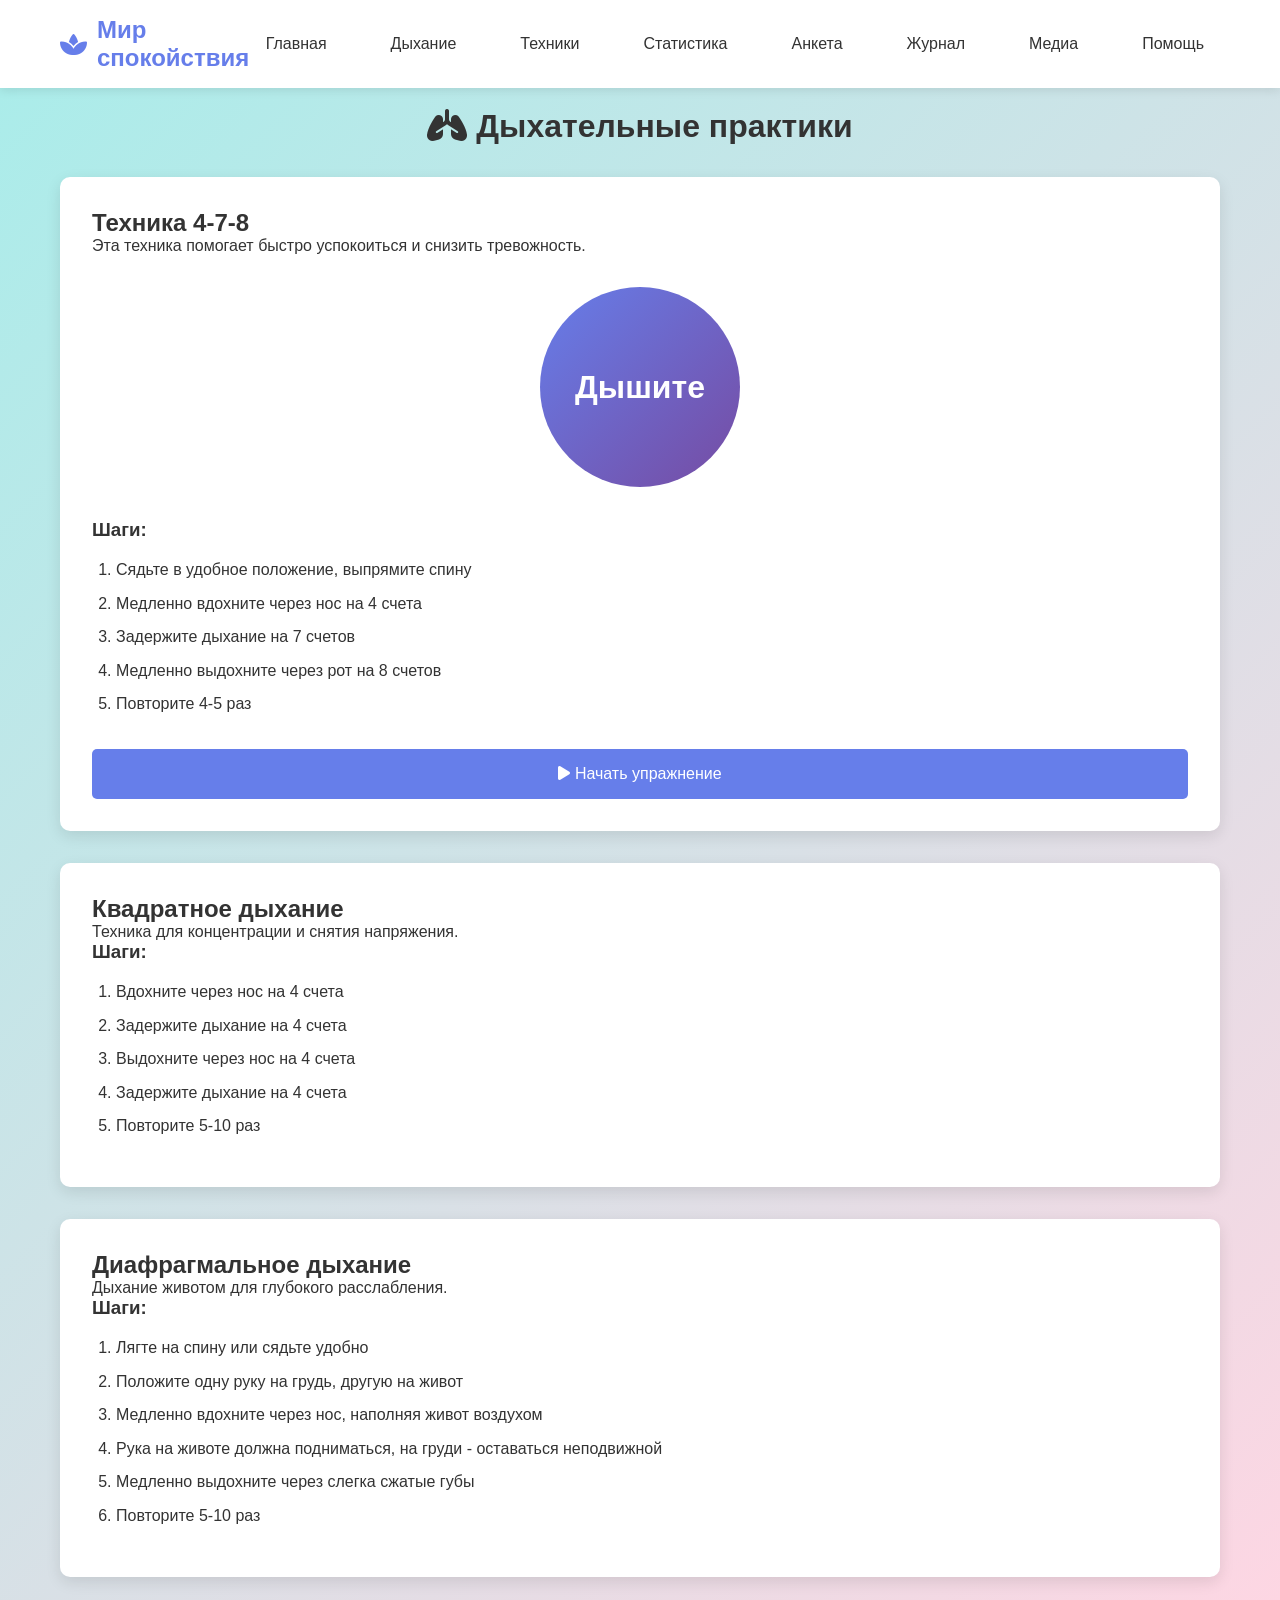
==== templates/breathing.html @ fd85c595 "Initial commit: World of Tranquility v2.0 - web app for stress management" ====
<!DOCTYPE html>
<html lang="ru">

<head>
    <meta charset="UTF-8">
    <meta name="viewport" content="width=device-width, initial-scale=1.0">
    <title>Дыхательные практики</title>
    <link rel="stylesheet" href="https://cdnjs.cloudflare.com/ajax/libs/font-awesome/6.4.0/css/all.min.css">
    <link rel="stylesheet" href="/static/css/style.css">
</head>

<body class="page-breathing">
    <nav>
        <div class="nav-container">
            <a href="/" class="logo">
                <i class="fas fa-spa"></i>
                <span>Мир спокойствия</span>
            </a>
            <ul class="nav-links">
                <li><a href="/">Главная</a></li>
                <li><a href="/breathing">Дыхание</a></li>
                <li><a href="/techniques">Техники</a></li>
                <li><a href="/statistics">Статистика</a></li>
                <li><a href="/questionnaire">Анкета</a></li>
                <li><a href="/journal">Журнал</a></li>
                <li><a href="/media">Медиа</a></li>
                <li><a href="/emergency">Помощь</a></li>
            </ul>
        </div>
    </nav>

    <div class="container">
        <h1 class="page-title"><i class="fas fa-lungs"></i> Дыхательные практики</h1>

        <div class="technique-card">
            <h2>Техника 4-7-8</h2>
            <p>Эта техника помогает быстро успокоиться и снизить тревожность.</p>

            <div class="breathing-animation" id="breathing-circle">
                Дышите
            </div>

            <h3>Шаги:</h3>
            <ol class="steps">
                <li>Сядьте в удобное положение, выпрямите спину</li>
                <li>Медленно вдохните через нос на 4 счета</li>
                <li>Задержите дыхание на 7 счетов</li>
                <li>Медленно выдохните через рот на 8 счетов</li>
                <li>Повторите 4-5 раз</li>
            </ol>

            <button class="btn-start" onclick="startBreathing()">
                <i class="fas fa-play"></i> Начать упражнение
            </button>
        </div>

        <div class="technique-card">
            <h2>Квадратное дыхание</h2>
            <p>Техника для концентрации и снятия напряжения.</p>

            <h3>Шаги:</h3>
            <ol class="steps">
                <li>Вдохните через нос на 4 счета</li>
                <li>Задержите дыхание на 4 счета</li>
                <li>Выдохните через нос на 4 счета</li>
                <li>Задержите дыхание на 4 счета</li>
                <li>Повторите 5-10 раз</li>
            </ol>
        </div>

        <div class="technique-card">
            <h2>Диафрагмальное дыхание</h2>
            <p>Дыхание животом для глубокого расслабления.</p>

            <h3>Шаги:</h3>
            <ol class="steps">
                <li>Лягте на спину или сядьте удобно</li>
                <li>Положите одну руку на грудь, другую на живот</li>
                <li>Медленно вдохните через нос, наполняя живот воздухом</li>
                <li>Рука на животе должна подниматься, на груди - оставаться неподвижной</li>
                <li>Медленно выдохните через слегка сжатые губы</li>
                <li>Повторите 5-10 раз</li>
            </ol>
        </div>
    </div>

    <script src="/static/js/main.js"></script>
    <script>
        let isBreathing = false;
        let breathingInterval;

        function startBreathing() {
            if (isBreathing) {
                clearInterval(breathingInterval);
                document.querySelector('.btn-start').innerHTML = '<i class="fas fa-play"></i> Начать упражнение';
                document.getElementById('breathing-circle').textContent = 'Дышите';
                isBreathing = false;
            } else {
                document.querySelector('.btn-start').innerHTML = '<i class="fas fa-stop"></i> Остановить';

                let step = 0;
                const steps = ['Вдох', 'Задержка', 'Выдох', 'Пауза'];

                breathingInterval = setInterval(() => {
                    const circle = document.getElementById('breathing-circle');
                    circle.textContent = steps[step];
                    circle.style.animation = 'none';
                    setTimeout(() => {
                        circle.style.animation = 'breathe 8s infinite ease-in-out';
                    }, 10);

                    step = (step + 1) % steps.length;
                }, 4000);

                isBreathing = true;

                fetch('/api/start-breathing', {
                    method: 'POST',
                    headers: { 'Content-Type': 'application/json' },
                    body: JSON.stringify({ technique: '4-7-8', startTime: new Date().toISOString() })
                });
            }
        }
    </script>
</body>

</html>
---- static/css/style.css ----
/* ============================================
   Мир спокойствия - Общие стили
   ============================================ */

/* CSS Variables */
:root {
    --primary-color: #667eea;
    --primary-dark: #764ba2;
    --danger-color: #ff6b6b;
    --success-color: #d4edda;
    --warning-color: #fff3cd;
    --text-color: #333;
    --text-muted: #666;
    --white: #ffffff;
    --shadow: 0 5px 15px rgba(0, 0, 0, 0.1);
    --shadow-light: 0 2px 10px rgba(0, 0, 0, 0.1);
    --border-radius: 10px;
    --transition: all 0.3s ease;
}

/* Reset & Base */
* {
    box-sizing: border-box;
    margin: 0;
    padding: 0;
}

body {
    font-family: 'Segoe UI', Tahoma, Geneva, Verdana, sans-serif;
    margin: 0;
    padding: 0;
    min-height: 100vh;
    color: var(--text-color);
}

/* Page-specific backgrounds */
.page-index { background: linear-gradient(135deg, #667eea 0%, #764ba2 100%); }
.page-breathing { background: linear-gradient(135deg, #a8edea 0%, #fed6e3 100%); }
.page-techniques { background: linear-gradient(135deg, #d4fc79 0%, #96e6a1 100%); }
.page-statistics { background: linear-gradient(135deg, #f5f7fa 0%, #c3cfe2 100%); }
.page-questionnaire { background: linear-gradient(135deg, #f5f7fa 0%, #c3cfe2 100%); }
.page-journal { background: linear-gradient(135deg, #f0f4f8 0%, #d9e2ec 100%); }
.page-media { background: linear-gradient(135deg, #e3f2fd 0%, #bbdefb 100%); }
.page-emergency { background: linear-gradient(135deg, #ff9a9e 0%, #fad0c4 100%); }

/* Container */
.container {
    max-width: 1200px;
    margin: 0 auto;
    padding: 20px;
}

/* Navigation */
nav {
    background: var(--white);
    padding: 1rem 0;
    box-shadow: var(--shadow-light);
}

.nav-container {
    display: flex;
    justify-content: space-between;
    align-items: center;
    max-width: 1200px;
    margin: 0 auto;
    padding: 0 20px;
}

.logo {
    display: flex;
    align-items: center;
    gap: 10px;
    font-size: 1.5rem;
    font-weight: bold;
    color: var(--primary-color);
    text-decoration: none;
}

.nav-links {
    display: flex;
    gap: 2rem;
    list-style: none;
}

.nav-links a {
    text-decoration: none;
    color: var(--text-color);
    font-weight: 500;
    padding: 0.5rem 1rem;
    border-radius: 5px;
    transition: var(--transition);
}

.nav-links a:hover {
    background: var(--primary-color);
    color: var(--white);
}

/* Hero Section */
.hero {
    text-align: center;
    padding: 4rem 0;
    color: var(--white);
}

.hero h1 {
    font-size: 3rem;
    margin-bottom: 1rem;
}

/* Buttons */
.btn {
    display: inline-block;
    padding: 1rem 2rem;
    border-radius: 50px;
    text-decoration: none;
    font-weight: bold;
    transition: var(--transition);
    border: none;
    cursor: pointer;
}

.btn-hero {
    background: var(--white);
    color: var(--primary-color);
    margin: 0 1rem;
}

.btn-hero-emergency {
    background: var(--danger-color);
    color: var(--white);
    margin: 0 1rem;
}

.btn-start, .btn-submit, .btn-calm {
    background: var(--primary-color);
    color: var(--white);
    border: none;
    padding: 1rem 2rem;
    border-radius: 5px;
    font-size: 1rem;
    cursor: pointer;
    margin-top: 1rem;
    width: 100%;
    transition: var(--transition);
}

.btn-start:hover, .btn-submit:hover, .btn-calm:hover {
    background: var(--primary-dark);
}

/* Feature Cards */
.features {
    display: grid;
    grid-template-columns: repeat(auto-fit, minmax(300px, 1fr));
    gap: 2rem;
    margin: 3rem 0;
}

.feature-card {
    background: var(--white);
    padding: 2rem;
    border-radius: var(--border-radius);
    box-shadow: var(--shadow);
    text-decoration: none;
    color: var(--text-color);
    display: block;
    transition: transform 0.3s;
}

.feature-card:hover {
    transform: translateY(-5px);
}

.feature-icon {
    font-size: 2.5rem;
    color: var(--primary-color);
    margin-bottom: 1rem;
}

/* New Features */
.new-features {
    display: grid;
    grid-template-columns: repeat(auto-fit, minmax(250px, 1fr));
    gap: 1.5rem;
    margin: 3rem 0;
}

.new-feature {
    background: rgba(255, 255, 255, 0.9);
    padding: 1.5rem;
    border-radius: var(--border-radius);
    text-align: center;
    text-decoration: none;
    color: var(--text-color);
    transition: var(--transition);
}

.new-feature:hover {
    transform: translateY(-3px);
}

.new-feature i {
    font-size: 2rem;
    color: var(--primary-color);
    margin-bottom: 1rem;
}

/* Stress Tracker */
.stress-tracker {
    background: var(--white);
    padding: 2rem;
    border-radius: var(--border-radius);
    margin: 2rem 0;
}

.stress-buttons {
    display: flex;
    gap: 0.5rem;
    flex-wrap: wrap;
    margin: 1rem 0;
}

.stress-btn {
    width: 40px;
    height: 40px;
    border: none;
    border-radius: 50%;
    background: #e0e0e0;
    cursor: pointer;
    font-weight: bold;
    transition: var(--transition);
}

.stress-btn:hover {
    background: var(--primary-color);
    color: var(--white);
}

.stress-result {
    margin-top: 1rem;
    padding: 1rem;
    border-radius: 5px;
    display: none;
}

/* Quote Block */
.quote-block {
    text-align: center;
    padding: 3rem;
    background: var(--white);
    border-radius: var(--border-radius);
    margin: 2rem 0;
}

.quote-block p {
    font-style: italic;
    font-size: 1.2rem;
}

/* Page Title */
.page-title {
    text-align: center;
    color: var(--text-color);
    margin-bottom: 2rem;
}

/* Technique Cards */
.technique-card {
    background: var(--white);
    padding: 2rem;
    border-radius: var(--border-radius);
    margin: 2rem 0;
    box-shadow: var(--shadow);
}

.steps {
    margin: 1rem 0;
    padding-left: 1.5rem;
}

.steps li {
    margin: 0.5rem 0;
    line-height: 1.6;
}

/* Benefits Box */
.benefits {
    background: #f0f8ff;
    padding: 1rem;
    border-radius: 8px;
    margin: 1rem 0;
    border-left: 4px solid var(--primary-color);
}

.benefits h4 {
    margin-top: 0;
    color: var(--primary-color);
}

/* Breathing Animation */
.breathing-animation {
    width: 200px;
    height: 200px;
    margin: 2rem auto;
    border-radius: 50%;
    background: linear-gradient(135deg, #667eea 0%, #764ba2 100%);
    display: flex;
    align-items: center;
    justify-content: center;
    color: var(--white);
    font-size: 2rem;
    font-weight: bold;
    animation: breathe 8s infinite ease-in-out;
}

@keyframes breathe {
    0%, 100% { transform: scale(0.8); }
    33% { transform: scale(1.2); }
    66% { transform: scale(1); }
}

/* Statistics */
.stats-grid {
    display: grid;
    grid-template-columns: repeat(auto-fit, minmax(250px, 1fr));
    gap: 1.5rem;
    margin: 2rem 0;
}

.stat-card {
    background: var(--white);
    padding: 1.5rem;
    border-radius: var(--border-radius);
    box-shadow: var(--shadow);
    text-align: center;
}

.stat-icon {
    font-size: 2rem;
    color: var(--primary-color);
    margin-bottom: 1rem;
}

.stat-value {
    font-size: 2rem;
    font-weight: bold;
    color: var(--text-color);
    margin: 0.5rem 0;
}

.stat-label {
    color: var(--text-muted);
    font-size: 0.9rem;
}

.data-section {
    background: var(--white);
    padding: 2rem;
    border-radius: var(--border-radius);
    margin: 2rem 0;
    box-shadow: var(--shadow);
}

/* Questionnaire */
.questionnaire-section {
    background: var(--white);
    padding: 2rem;
    border-radius: var(--border-radius);
    margin: 2rem 0;
    box-shadow: var(--shadow);
}

.scale-item {
    margin: 1.5rem 0;
    padding: 1rem;
    background: #f8f9fa;
    border-radius: 8px;
}

.scale-labels {
    display: flex;
    justify-content: space-between;
    margin-top: 0.5rem;
    font-size: 0.9rem;
    color: var(--text-muted);
}

input[type="range"] {
    width: 100%;
    margin: 0.5rem 0;
}

textarea {
    width: 100%;
    height: 100px;
    padding: 1rem;
    border: 1px solid #ddd;
    border-radius: 8px;
    font-family: inherit;
    margin: 1rem 0;
    resize: vertical;
}

select {
    width: 100%;
    padding: 0.5rem;
    margin: 1rem 0;
    border: 1px solid #ddd;
    border-radius: 5px;
}

/* Messages */
.message {
    padding: 1rem;
    border-radius: 5px;
    margin: 1rem 0;
    display: none;
}

.message.success {
    background: var(--success-color);
    color: #155724;
    border: 1px solid #c3e6cb;
    display: block;
}

.message.error {
    background: #f8d7da;
    color: #721c24;
    border: 1px solid #f5c6cb;
    display: block;
}

/* Journal */
.journal-editor {
    background: var(--white);
    padding: 2rem;
    border-radius: var(--border-radius);
    margin: 2rem 0;
    box-shadow: var(--shadow);
}

.mood-selector {
    display: flex;
    gap: 0.5rem;
    margin: 1rem 0;
    flex-wrap: wrap;
}

.mood-btn {
    padding: 0.5rem 1rem;
    border: 1px solid #ddd;
    background: var(--white);
    border-radius: 20px;
    cursor: pointer;
    transition: var(--transition);
}

.mood-btn:hover, .mood-btn.active {
    background: var(--primary-color);
    color: var(--white);
    border-color: var(--primary-color);
}

.journal-entries {
    margin-top: 3rem;
}

.journal-entry {
    background: var(--white);
    padding: 1.5rem;
    border-radius: 8px;
    margin: 1rem 0;
    box-shadow: 0 3px 10px rgba(0, 0, 0, 0.08);
}

.entry-date {
    color: var(--primary-color);
    font-weight: bold;
    margin-bottom: 0.5rem;
}

.entry-content {
    color: var(--text-color);
    line-height: 1.6;
}

/* Media Page */
.meditation-timer {
    background: linear-gradient(135deg, #667eea 0%, #764ba2 100%);
    color: var(--white);
    padding: 2rem;
    border-radius: var(--border-radius);
    text-align: center;
    margin: 2rem 0;
}

.timer-display {
    font-size: 3rem;
    font-weight: bold;
    margin: 1rem 0;
}

.timer-controls {
    display: flex;
    gap: 1rem;
    justify-content: center;
    margin: 1rem 0;
}

.timer-btn {
    background: var(--white);
    color: var(--primary-color);
    border: none;
    padding: 0.5rem 1.5rem;
    border-radius: 50px;
    cursor: pointer;
    font-weight: bold;
    transition: var(--transition);
}

.timer-btn:hover {
    transform: scale(1.05);
}

.media-section {
    background: var(--white);
    padding: 2rem;
    border-radius: var(--border-radius);
    margin: 2rem 0;
    box-shadow: var(--shadow);
}

.audio-grid {
    display: grid;
    grid-template-columns: repeat(auto-fill, minmax(300px, 1fr));
    gap: 1.5rem;
    margin: 2rem 0;
}

.audio-card {
    background: #f8f9fa;
    padding: 1rem;
    border-radius: 8px;
    border-left: 4px solid var(--primary-color);
}

.audio-title {
    font-weight: bold;
    margin-bottom: 0.5rem;
    color: var(--text-color);
}

.audio-description {
    font-size: 0.9rem;
    color: var(--text-muted);
    margin-bottom: 0.5rem;
}

.video-container {
    position: relative;
    padding-bottom: 56.25%;
    height: 0;
    margin: 1rem 0;
}

.video-container iframe {
    position: absolute;
    top: 0;
    left: 0;
    width: 100%;
    height: 100%;
    border-radius: 8px;
}

/* Emergency Page */
.hotline {
    background: var(--danger-color);
    color: var(--white);
    padding: 1.5rem;
    border-radius: var(--border-radius);
    margin: 1rem 0;
    text-align: center;
}

.hotline-number {
    font-size: 2rem;
    font-weight: bold;
    margin: 0.5rem 0;
}

.emergency-card {
    background: var(--white);
    padding: 2rem;
    border-radius: var(--border-radius);
    margin: 2rem 0;
    box-shadow: var(--shadow);
    border-left: 6px solid var(--danger-color);
}

.grounding-card {
    background: #f0f8ff;
    padding: 1.5rem;
    border-radius: 8px;
    margin: 1rem 0;
    border-left: 4px solid var(--primary-color);
}

.breathing-guide {
    text-align: center;
    margin: 2rem 0;
    padding: 1rem;
    background: #e3f2fd;
    border-radius: var(--border-radius);
}

.count {
    font-size: 3rem;
    font-weight: bold;
    color: var(--primary-color);
    margin: 1rem 0;
}

/* Footer */
footer {
    background: #333;
    color: var(--white);
    text-align: center;
    padding: 2rem 0;
    margin-top: 3rem;
}

/* Responsive */
@media (max-width: 768px) {
    .nav-container {
        flex-direction: column;
        gap: 1rem;
    }

    .nav-links {
        flex-wrap: wrap;
        justify-content: center;
        gap: 0.5rem;
    }

    .hero h1 {
        font-size: 2rem;
    }

    .features, .new-features, .stats-grid, .audio-grid {
        grid-template-columns: 1fr;
    }

    .btn-hero, .btn-hero-emergency {
        display: block;
        margin: 0.5rem auto;
    }
}
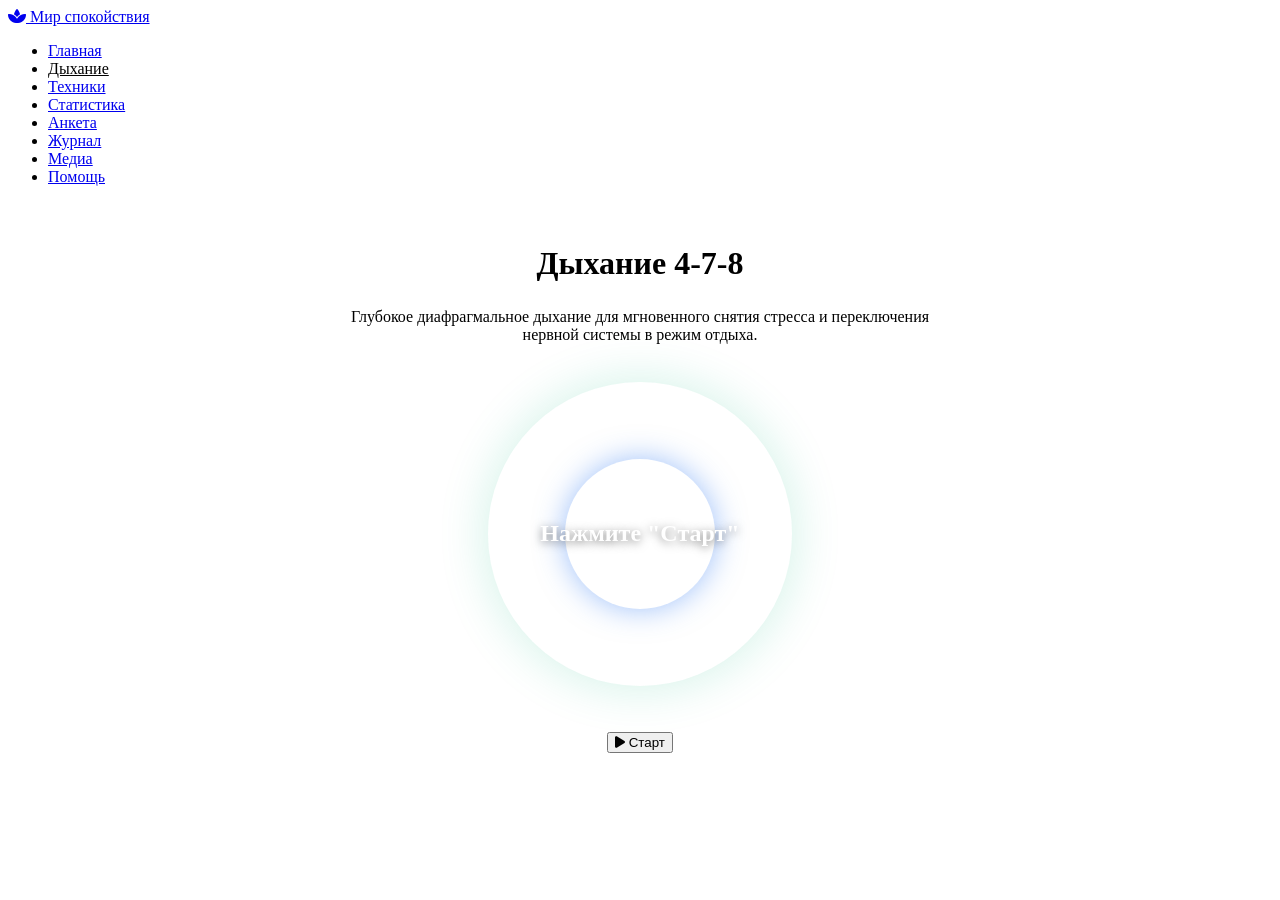
==== commit c98f1312: "V3 Zen Overhaul and SQLite Database Integration" ====
--- a/templates/breathing.html
+++ b/templates/breathing.html
@@ -4,122 +4,227 @@
 <head>
     <meta charset="UTF-8">
     <meta name="viewport" content="width=device-width, initial-scale=1.0">
-    <title>Дыхательные практики</title>
+    <title>Мир спокойствия - Дыхание</title>
     <link rel="stylesheet" href="https://cdnjs.cloudflare.com/ajax/libs/font-awesome/6.4.0/css/all.min.css">
-    <link rel="stylesheet" href="/static/css/style.css">
+    <link rel="stylesheet" href="/tranquility/static/css/style.css">
+    <style>
+        .breathing-container {
+            display: flex;
+            flex-direction: column;
+            align-items: center;
+            justify-content: center;
+            min-height: 60vh;
+            margin-top: 2rem;
+        }
+
+        .breath-circle-wrapper {
+            position: relative;
+            width: 300px;
+            height: 300px;
+            display: flex;
+            align-items: center;
+            justify-content: center;
+            margin-bottom: 3rem;
+        }
+
+        .breath-circle-outer {
+            position: absolute;
+            width: 100%;
+            height: 100%;
+            border-radius: 50%;
+            border: 2px solid rgba(255, 255, 255, 0.1);
+            background: rgba(255, 255, 255, 0.03);
+            box-shadow: 0 0 50px rgba(16, 185, 129, 0.2);
+            transition: all 4s ease-in-out, box-shadow 4s ease-in-out;
+        }
+
+        .breath-circle-inner {
+            position: absolute;
+            width: 50%;
+            height: 50%;
+            border-radius: 50%;
+            background: linear-gradient(135deg, var(--secondary-color), var(--primary-color));
+            box-shadow: 0 0 30px rgba(59, 130, 246, 0.5);
+            transition: all 4s ease-in-out;
+            z-index: 2;
+        }
+
+        /* Анимации (управляются через JS классы) */
+        .breathing-inhale .breath-circle-inner {
+            transform: scale(2);
+            /* Расширяется до границ outer */
+            background: linear-gradient(135deg, #10b981, #34d399);
+        }
+
+        .breathing-inhale .breath-circle-outer {
+            box-shadow: 0 0 80px rgba(16, 185, 129, 0.6);
+            border-color: rgba(16, 185, 129, 0.4);
+        }
+
+        .breathing-hold .breath-circle-inner {
+            transform: scale(2);
+            background: linear-gradient(135deg, #3b82f6, #60a5fa);
+        }
+
+        .breathing-hold .breath-circle-outer {
+            box-shadow: 0 0 80px rgba(59, 130, 246, 0.7);
+            border-color: rgba(59, 130, 246, 0.4);
+        }
+
+        .breathing-exhale .breath-circle-inner {
+            transform: scale(1);
+            background: linear-gradient(135deg, #8b5cf6, #a78bfa);
+        }
+
+        .breathing-exhale .breath-circle-outer {
+            box-shadow: 0 0 30px rgba(139, 92, 246, 0.4);
+            border-color: rgba(139, 92, 246, 0.2);
+        }
+
+        .breath-text {
+            position: absolute;
+            z-index: 3;
+            font-size: 1.5rem;
+            font-weight: 600;
+            color: #fff;
+            text-shadow: 0 2px 10px rgba(0, 0, 0, 0.5);
+            text-align: center;
+            opacity: 1;
+            transition: opacity 0.3s;
+        }
+
+        .controls {
+            display: flex;
+            gap: 15px;
+        }
+
+        .btn-stop {
+            background: rgba(239, 68, 68, 0.1);
+            color: #ef4444;
+            border: 1px solid rgba(239, 68, 68, 0.3);
+        }
+
+        .btn-stop:hover {
+            background: rgba(239, 68, 68, 0.2);
+        }
+    </style>
 </head>
 
-<body class="page-breathing">
+<body>
     <nav>
-        <div class="nav-container">
-            <a href="/" class="logo">
+        <div class="container nav-container">
+            <a href="/tranquility/" class="logo">
                 <i class="fas fa-spa"></i>
                 <span>Мир спокойствия</span>
             </a>
             <ul class="nav-links">
-                <li><a href="/">Главная</a></li>
-                <li><a href="/breathing">Дыхание</a></li>
-                <li><a href="/techniques">Техники</a></li>
-                <li><a href="/statistics">Статистика</a></li>
-                <li><a href="/questionnaire">Анкета</a></li>
-                <li><a href="/journal">Журнал</a></li>
-                <li><a href="/media">Медиа</a></li>
-                <li><a href="/emergency">Помощь</a></li>
+                <li><a href="/tranquility/">Главная</a></li>
+                <li><a href="/tranquility/breathing" style="color: var(--secondary-color);">Дыхание</a></li>
+                <li><a href="/tranquility/techniques">Техники</a></li>
+                <li><a href="/tranquility/statistics">Статистика</a></li>
+                <li><a href="/tranquility/questionnaire">Анкета</a></li>
+                <li><a href="/tranquility/journal">Журнал</a></li>
+                <li><a href="/tranquility/media">Медиа</a></li>
+                <li><a href="/tranquility/emergency">Помощь</a></li>
             </ul>
         </div>
     </nav>
 
-    <div class="container">
-        <h1 class="page-title"><i class="fas fa-lungs"></i> Дыхательные практики</h1>
-
-        <div class="technique-card">
-            <h2>Техника 4-7-8</h2>
-            <p>Эта техника помогает быстро успокоиться и снизить тревожность.</p>
-
-            <div class="breathing-animation" id="breathing-circle">
-                Дышите
+    <main class="container">
+        <div class="breathing-container">
+            <h1 style="margin-bottom: 10px;">Дыхание 4-7-8</h1>
+            <p style="color: var(--text-muted); margin-bottom: 40px; text-align: center; max-width: 600px;">
+                Глубокое диафрагмальное дыхание для мгновенного снятия стресса и переключения нервной системы в режим
+                отдыха.
+            </p>
+
+            <div class="breath-circle-wrapper" id="breathWrapper">
+                <div class="breath-circle-outer"></div>
+                <div class="breath-circle-inner" id="innerCircle"></div>
+                <div class="breath-text" id="breathText">Нажмите "Старт"</div>
             </div>
 
-            <h3>Шаги:</h3>
-            <ol class="steps">
-                <li>Сядьте в удобное положение, выпрямите спину</li>
-                <li>Медленно вдохните через нос на 4 счета</li>
-                <li>Задержите дыхание на 7 счетов</li>
-                <li>Медленно выдохните через рот на 8 счетов</li>
-                <li>Повторите 4-5 раз</li>
-            </ol>
-
-            <button class="btn-start" onclick="startBreathing()">
-                <i class="fas fa-play"></i> Начать упражнение
-            </button>
+            <div class="controls">
+                <button class="btn btn-hero" id="startBtn" onclick="startExercise()">
+                    <i class="fas fa-play"></i> Старт
+                </button>
+                <button class="btn btn-stop" id="stopBtn" onclick="stopExercise()" style="display: none;">
+                    <i class="fas fa-stop"></i> Стоп
+                </button>
+            </div>
         </div>
-
-        <div class="technique-card">
-            <h2>Квадратное дыхание</h2>
-            <p>Техника для концентрации и снятия напряжения.</p>
-
-            <h3>Шаги:</h3>
-            <ol class="steps">
-                <li>Вдохните через нос на 4 счета</li>
-                <li>Задержите дыхание на 4 счета</li>
-                <li>Выдохните через нос на 4 счета</li>
-                <li>Задержите дыхание на 4 счета</li>
-                <li>Повторите 5-10 раз</li>
-            </ol>
-        </div>
-
-        <div class="technique-card">
-            <h2>Диафрагмальное дыхание</h2>
-            <p>Дыхание животом для глубокого расслабления.</p>
-
-            <h3>Шаги:</h3>
-            <ol class="steps">
-                <li>Лягте на спину или сядьте удобно</li>
-                <li>Положите одну руку на грудь, другую на живот</li>
-                <li>Медленно вдохните через нос, наполняя живот воздухом</li>
-                <li>Рука на животе должна подниматься, на груди - оставаться неподвижной</li>
-                <li>Медленно выдохните через слегка сжатые губы</li>
-                <li>Повторите 5-10 раз</li>
-            </ol>
-        </div>
-    </div>
-
-    <script src="/static/js/main.js"></script>
+    </main>
+
+    <script src="/tranquility/static/js/main.js"></script>
     <script>
         let isBreathing = false;
-        let breathingInterval;
-
-        function startBreathing() {
-            if (isBreathing) {
-                clearInterval(breathingInterval);
-                document.querySelector('.btn-start').innerHTML = '<i class="fas fa-play"></i> Начать упражнение';
-                document.getElementById('breathing-circle').textContent = 'Дышите';
-                isBreathing = false;
-            } else {
-                document.querySelector('.btn-start').innerHTML = '<i class="fas fa-stop"></i> Остановить';
-
-                let step = 0;
-                const steps = ['Вдох', 'Задержка', 'Выдох', 'Пауза'];
-
-                breathingInterval = setInterval(() => {
-                    const circle = document.getElementById('breathing-circle');
-                    circle.textContent = steps[step];
-                    circle.style.animation = 'none';
-                    setTimeout(() => {
-                        circle.style.animation = 'breathe 8s infinite ease-in-out';
-                    }, 10);
-
-                    step = (step + 1) % steps.length;
-                }, 4000);
-
-                isBreathing = true;
-
-                fetch('/api/start-breathing', {
-                    method: 'POST',
-                    headers: { 'Content-Type': 'application/json' },
-                    body: JSON.stringify({ technique: '4-7-8', startTime: new Date().toISOString() })
-                });
-            }
+        let timeoutIds = [];
+        let cycleId = null;
+
+        const wrapper = document.getElementById('breathWrapper');
+        const text = document.getElementById('breathText');
+        const innerCircle = document.getElementById('innerCircle');
+        const startBtn = document.getElementById('startBtn');
+        const stopBtn = document.getElementById('stopBtn');
+
+        function startExercise() {
+            if (isBreathing) return;
+            isBreathing = true;
+
+            startBtn.style.display = 'none';
+            stopBtn.style.display = 'inline-block';
+
+            // Начать первый цикл
+            runCycle();
+            // Повторять цикл длительностью 19 секунд (4 + 7 + 8)
+            cycleId = setInterval(runCycle, 19000);
+
+            // Log session start
+            fetch('/tranquility/api/start-breathing', {
+                method: 'POST',
+                headers: { 'Content-Type': 'application/json' },
+                body: JSON.stringify({ technique: '4-7-8', startTime: new Date().toISOString() })
+            }).catch(e => console.log(e));
+        }
+
+        function stopExercise() {
+            isBreathing = false;
+            clearInterval(cycleId);
+            timeoutIds.forEach(clearTimeout);
+            timeoutIds = [];
+
+            // Reset styles
+            wrapper.className = 'breath-circle-wrapper';
+            innerCircle.style.transition = 'all 1s ease';
+            text.textContent = 'Остановлено';
+
+            startBtn.style.display = 'inline-block';
+            stopBtn.style.display = 'none';
+            startBtn.innerHTML = '<i class="fas fa-redo"></i> Начать заново';
+        }
+
+        function runCycle() {
+            // ВДОХ (4 сек)
+            wrapper.className = 'breath-circle-wrapper breathing-inhale';
+            innerCircle.style.transition = 'all 4s ease-in-out';
+            text.textContent = 'Глубокий вдох... (4)';
+
+            let t1 = setTimeout(() => {
+                if (!isBreathing) return;
+                // ЗАДЕРЖКА (7 сек)
+                wrapper.className = 'breath-circle-wrapper breathing-hold';
+                text.textContent = 'Задержка... (7)';
+            }, 4000);
+
+            let t2 = setTimeout(() => {
+                if (!isBreathing) return;
+                // ВЫДОХ (8 сек)
+                wrapper.className = 'breath-circle-wrapper breathing-exhale';
+                innerCircle.style.transition = 'all 8s ease-in-out';
+                text.textContent = 'Медленный выдох... (8)';
+            }, 11000); // 4 + 7
+
+            timeoutIds.push(t1, t2);
         }
     </script>
 </body>
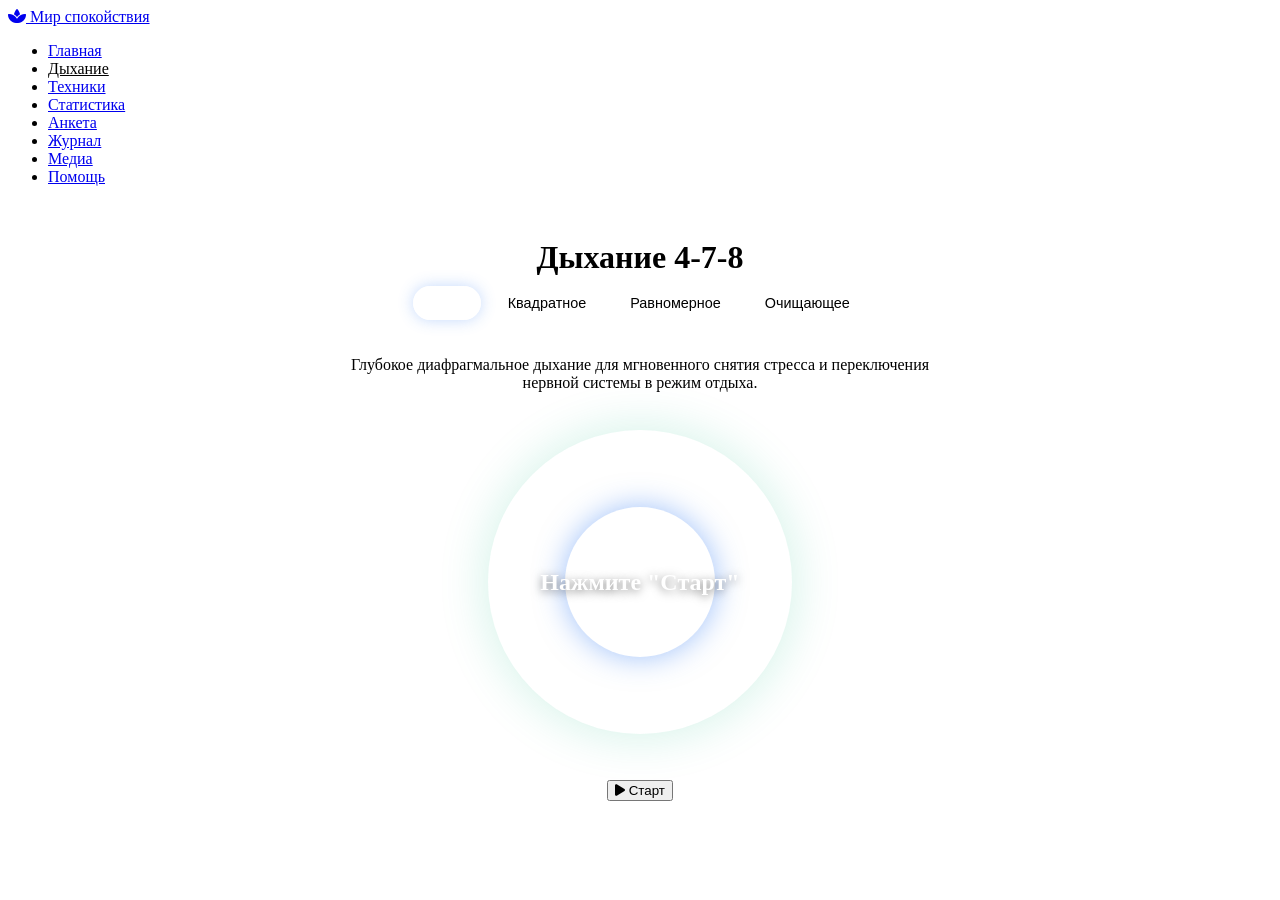
==== commit 3d3c981a: "Мир спокойствия v5: GigaChat-Мила + адаптивный сайт + SOS + родительский код" ====
--- a/templates/breathing.html
+++ b/templates/breathing.html
@@ -7,6 +7,7 @@
     <title>Мир спокойствия - Дыхание</title>
     <link rel="stylesheet" href="https://cdnjs.cloudflare.com/ajax/libs/font-awesome/6.4.0/css/all.min.css">
     <link rel="stylesheet" href="/tranquility/static/css/style.css">
+    <link rel="stylesheet" href="/tranquility/static/css/v2.css?v=2">
     <style>
         .breathing-container {
             display: flex;
@@ -106,6 +107,47 @@
 
         .btn-stop:hover {
             background: rgba(239, 68, 68, 0.2);
+        }
+
+        /* Выбор техники */
+        .technique-selector {
+            display: flex;
+            gap: 10px;
+            margin-bottom: 20px;
+            flex-wrap: wrap;
+            justify-content: center;
+        }
+
+        .technique-btn {
+            background: rgba(255, 255, 255, 0.05);
+            border: 1px solid rgba(255, 255, 255, 0.1);
+            color: var(--text-color);
+            padding: 8px 16px;
+            border-radius: 20px;
+            cursor: pointer;
+            transition: all 0.3s;
+            font-size: 0.9rem;
+        }
+
+        .technique-btn:hover {
+            background: rgba(255, 255, 255, 0.1);
+        }
+
+        .technique-btn.active {
+            background: var(--primary-color);
+            border-color: var(--primary-color);
+            color: #fff;
+            box-shadow: 0 0 15px rgba(59, 130, 246, 0.3);
+        }
+
+        .breathing-hold-out .breath-circle-inner {
+            transform: scale(1);
+            background: linear-gradient(135deg, #1e3a8a, #312e81);
+        }
+
+        .breathing-hold-out .breath-circle-outer {
+            box-shadow: 0 0 20px rgba(30, 58, 138, 0.5);
+            border-color: rgba(30, 58, 138, 0.4);
         }
     </style>
 </head>
@@ -132,8 +174,16 @@
 
     <main class="container">
         <div class="breathing-container">
-            <h1 style="margin-bottom: 10px;">Дыхание 4-7-8</h1>
-            <p style="color: var(--text-muted); margin-bottom: 40px; text-align: center; max-width: 600px;">
+            <h1 id="bHeading" style="margin-bottom: 10px;">Дыхание 4-7-8</h1>
+
+            <div class="technique-selector">
+                <button class="technique-btn active" onclick="selectTechnique('4-7-8')">4-7-8</button>
+                <button class="technique-btn" onclick="selectTechnique('box')">Квадратное</button>
+                <button class="technique-btn" onclick="selectTechnique('resonant')">Равномерное</button>
+                <button class="technique-btn" onclick="selectTechnique('4-2-4')">Очищающее</button>
+            </div>
+
+            <p id="bDesc" style="color: var(--text-muted); margin-bottom: 40px; text-align: center; max-width: 600px;">
                 Глубокое диафрагмальное дыхание для мгновенного снятия стресса и переключения нервной системы в режим
                 отдыха.
             </p>
@@ -160,12 +210,99 @@
         let isBreathing = false;
         let timeoutIds = [];
         let cycleId = null;
+        let currentTechnique = '4-7-8';
 
         const wrapper = document.getElementById('breathWrapper');
         const text = document.getElementById('breathText');
         const innerCircle = document.getElementById('innerCircle');
         const startBtn = document.getElementById('startBtn');
         const stopBtn = document.getElementById('stopBtn');
+        const uiHeading = document.getElementById('bHeading');
+        const uiDesc = document.getElementById('bDesc');
+
+        const techniques = {
+            '4-7-8': {
+                name: 'Дыхание 4-7-8',
+                desc: 'Глубокое диафрагмальное дыхание для мгновенного снятия стресса и переключения нервной системы в режим отдыха.',
+                cycleTime: 19000,
+                phases: [
+                    { name: 'Вдох... (4)', class: 'breathing-inhale', duration: 4000, transition: '4s' },
+                    { name: 'Задержка... (7)', class: 'breathing-hold', duration: 7000, transition: '0s' },
+                    { name: 'Медленный выдох... (8)', class: 'breathing-exhale', duration: 8000, transition: '8s' }
+                ]
+            },
+            'box': {
+                name: 'Квадратное дыхание',
+                desc: 'Равные интервалы (4 сек) для концентрации, баланса и снятия тревоги. Идеально перед сложным заданием.',
+                cycleTime: 16000,
+                phases: [
+                    { name: 'Вдох... (4)', class: 'breathing-inhale', duration: 4000, transition: '4s' },
+                    { name: 'Задержка... (4)', class: 'breathing-hold', duration: 4000, transition: '0s' },
+                    { name: 'Выдох... (4)', class: 'breathing-exhale', duration: 4000, transition: '4s' },
+                    { name: 'Задержка... (4)', class: 'breathing-hold-out', duration: 4000, transition: '0s' }
+                ]
+            },
+            'resonant': {
+                name: 'Равномерное дыхание',
+                desc: 'Плавные циклы по 5 секунд (6 вдохов в минуту). Синхронизирует сердечный ритм и успокаивает ум.',
+                cycleTime: 10000,
+                phases: [
+                    { name: 'Плавный вдох... (5)', class: 'breathing-inhale', duration: 5000, transition: '5s' },
+                    { name: 'Плавный выдох... (5)', class: 'breathing-exhale', duration: 5000, transition: '5s' }
+                ]
+            },
+            '4-2-4': {
+                name: 'Очищающее дыхание',
+                desc: 'Короткая пауза на высоте вдоха. Помогает сбросить напряжение мышц грудной клетки.',
+                cycleTime: 10000,
+                phases: [
+                    { name: 'Вдох... (4)', class: 'breathing-inhale', duration: 4000, transition: '4s' },
+                    { name: 'Пауза... (2)', class: 'breathing-hold', duration: 2000, transition: '0s' },
+                    { name: 'Выдох... (4)', class: 'breathing-exhale', duration: 4000, transition: '4s' }
+                ]
+            }
+        };
+
+        function selectTechnique(id) {
+            if (isBreathing) stopExercise();
+
+            currentTechnique = id;
+            const tech = techniques[id];
+            uiHeading.textContent = tech.name;
+            uiDesc.textContent = tech.desc;
+
+            // Обновляем UI кнопок
+            document.querySelectorAll('.technique-btn').forEach(btn => {
+                btn.classList.remove('active');
+                if (btn.textContent.includes(tech.name) ||
+                    (id === '4-7-8' && btn.textContent === '4-7-8') ||
+                    (id === 'box' && btn.textContent === 'Квадратное') ||
+                    (id === 'resonant' && btn.textContent === 'Равномерное') ||
+                    (id === '4-2-4' && btn.textContent === 'Очищающее')) {
+                    btn.classList.add('active');
+                }
+            });
+        }
+
+        function runCycle() {
+            if (!isBreathing) return;
+            const tech = techniques[currentTechnique];
+            let accumulatedTime = 0;
+
+            tech.phases.forEach((phase, index) => {
+                let t = setTimeout(() => {
+                    if (!isBreathing) return;
+                    wrapper.className = `breath-circle-wrapper ${phase.class}`;
+                    if (phase.transition !== '0s') {
+                        innerCircle.style.transition = `all ${phase.transition} ease-in-out`;
+                    }
+                    text.textContent = phase.name;
+                }, accumulatedTime);
+
+                accumulatedTime += phase.duration;
+                timeoutIds.push(t);
+            });
+        }
 
         function startExercise() {
             if (isBreathing) return;
@@ -174,16 +311,14 @@
             startBtn.style.display = 'none';
             stopBtn.style.display = 'inline-block';
 
-            // Начать первый цикл
+            const tech = techniques[currentTechnique];
             runCycle();
-            // Повторять цикл длительностью 19 секунд (4 + 7 + 8)
-            cycleId = setInterval(runCycle, 19000);
-
-            // Log session start
+            cycleId = setInterval(runCycle, tech.cycleTime);
+
             fetch('/tranquility/api/start-breathing', {
                 method: 'POST',
                 headers: { 'Content-Type': 'application/json' },
-                body: JSON.stringify({ technique: '4-7-8', startTime: new Date().toISOString() })
+                body: JSON.stringify({ technique: currentTechnique, startTime: new Date().toISOString() })
             }).catch(e => console.log(e));
         }
 
@@ -193,7 +328,6 @@
             timeoutIds.forEach(clearTimeout);
             timeoutIds = [];
 
-            // Reset styles
             wrapper.className = 'breath-circle-wrapper';
             innerCircle.style.transition = 'all 1s ease';
             text.textContent = 'Остановлено';
@@ -202,31 +336,8 @@
             stopBtn.style.display = 'none';
             startBtn.innerHTML = '<i class="fas fa-redo"></i> Начать заново';
         }
-
-        function runCycle() {
-            // ВДОХ (4 сек)
-            wrapper.className = 'breath-circle-wrapper breathing-inhale';
-            innerCircle.style.transition = 'all 4s ease-in-out';
-            text.textContent = 'Глубокий вдох... (4)';
-
-            let t1 = setTimeout(() => {
-                if (!isBreathing) return;
-                // ЗАДЕРЖКА (7 сек)
-                wrapper.className = 'breath-circle-wrapper breathing-hold';
-                text.textContent = 'Задержка... (7)';
-            }, 4000);
-
-            let t2 = setTimeout(() => {
-                if (!isBreathing) return;
-                // ВЫДОХ (8 сек)
-                wrapper.className = 'breath-circle-wrapper breathing-exhale';
-                innerCircle.style.transition = 'all 8s ease-in-out';
-                text.textContent = 'Медленный выдох... (8)';
-            }, 11000); // 4 + 7
-
-            timeoutIds.push(t1, t2);
-        }
     </script>
+    <script src="/tranquility/static/js/v2.js?v=2" defer></script>
 </body>
 
 </html>
